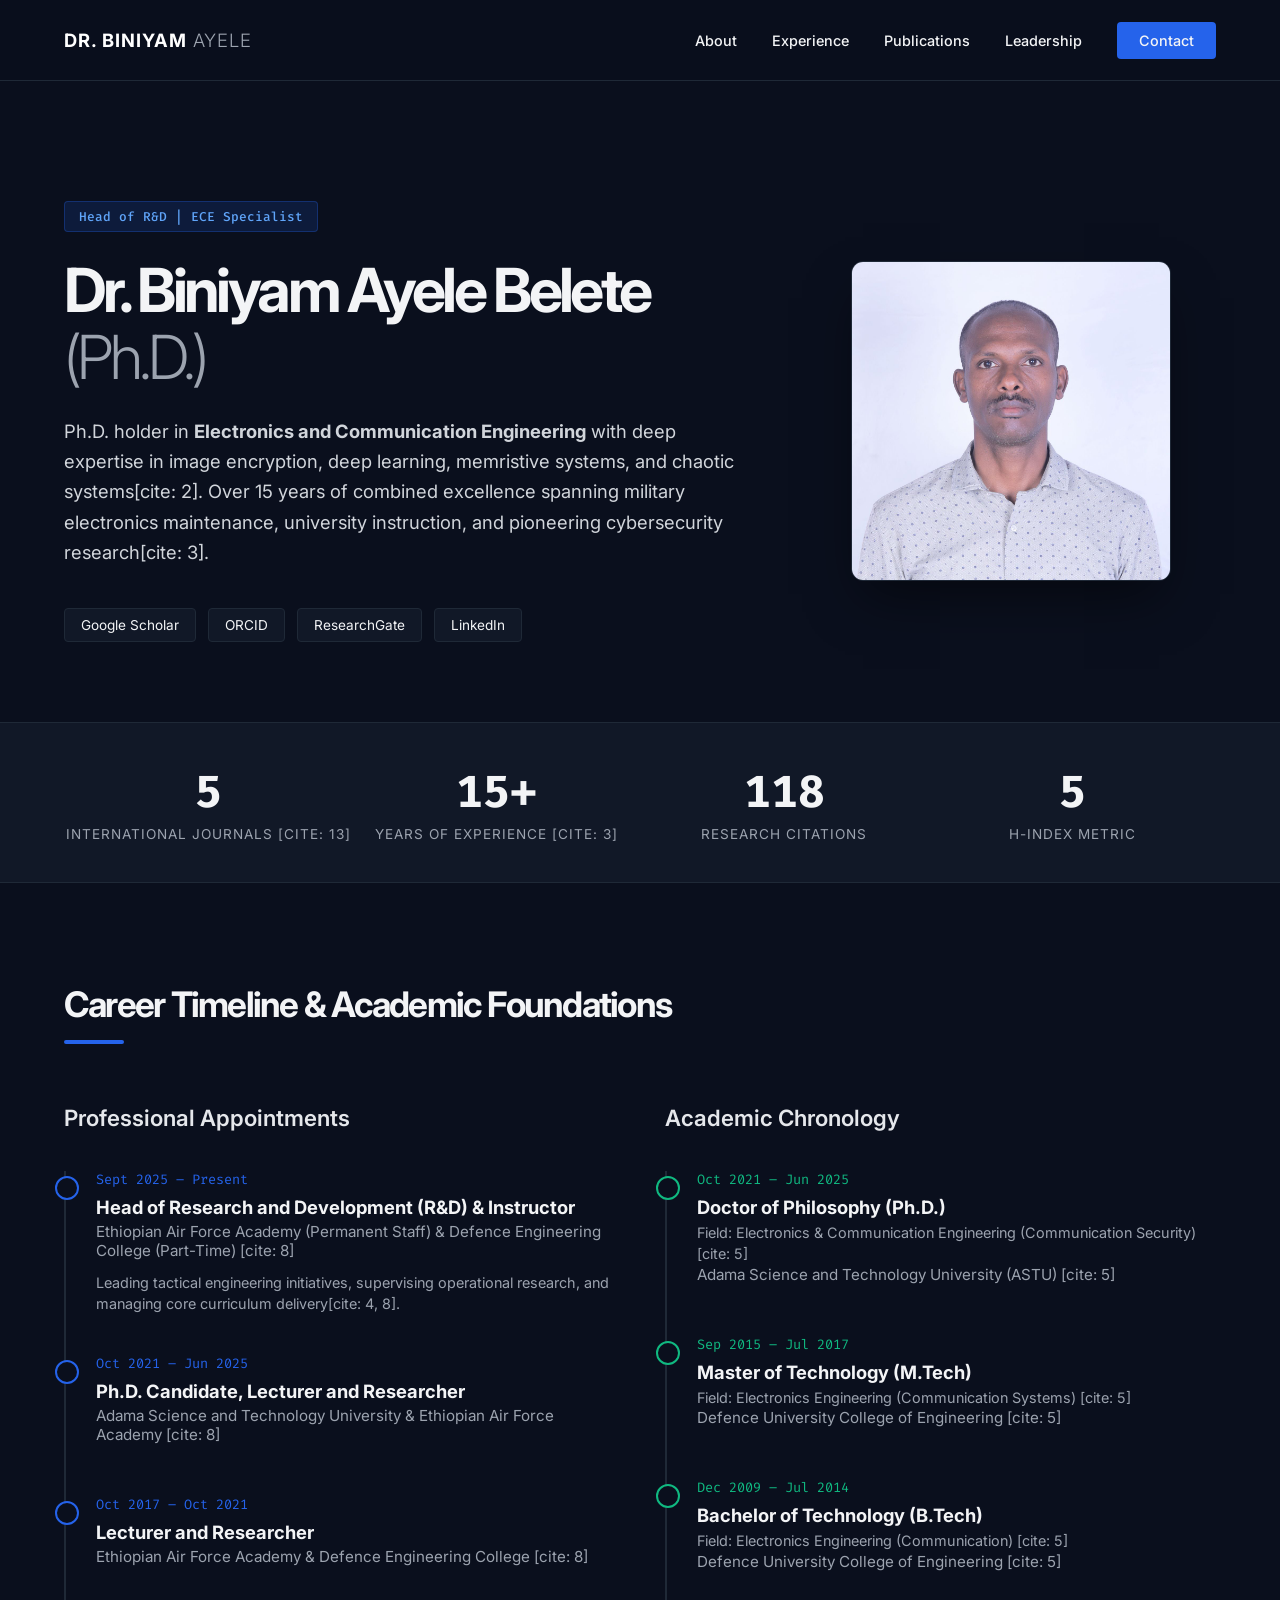
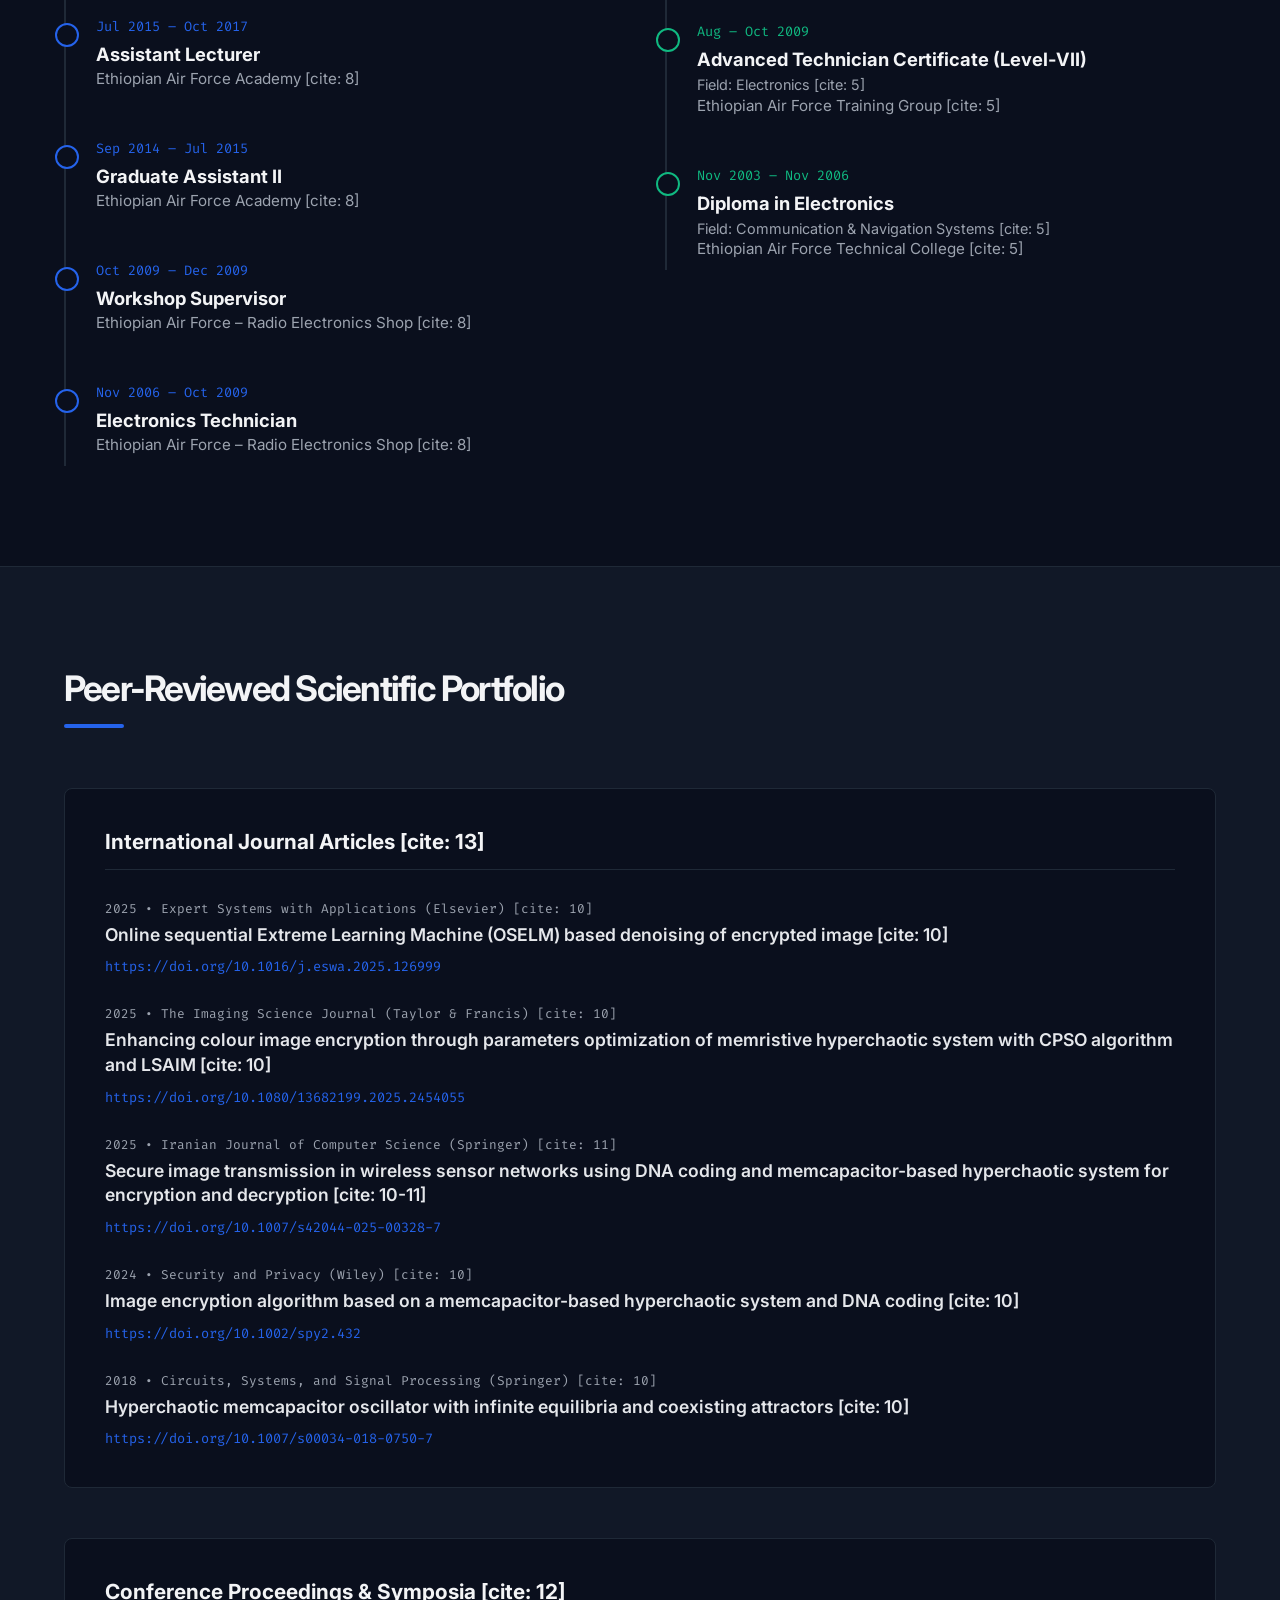
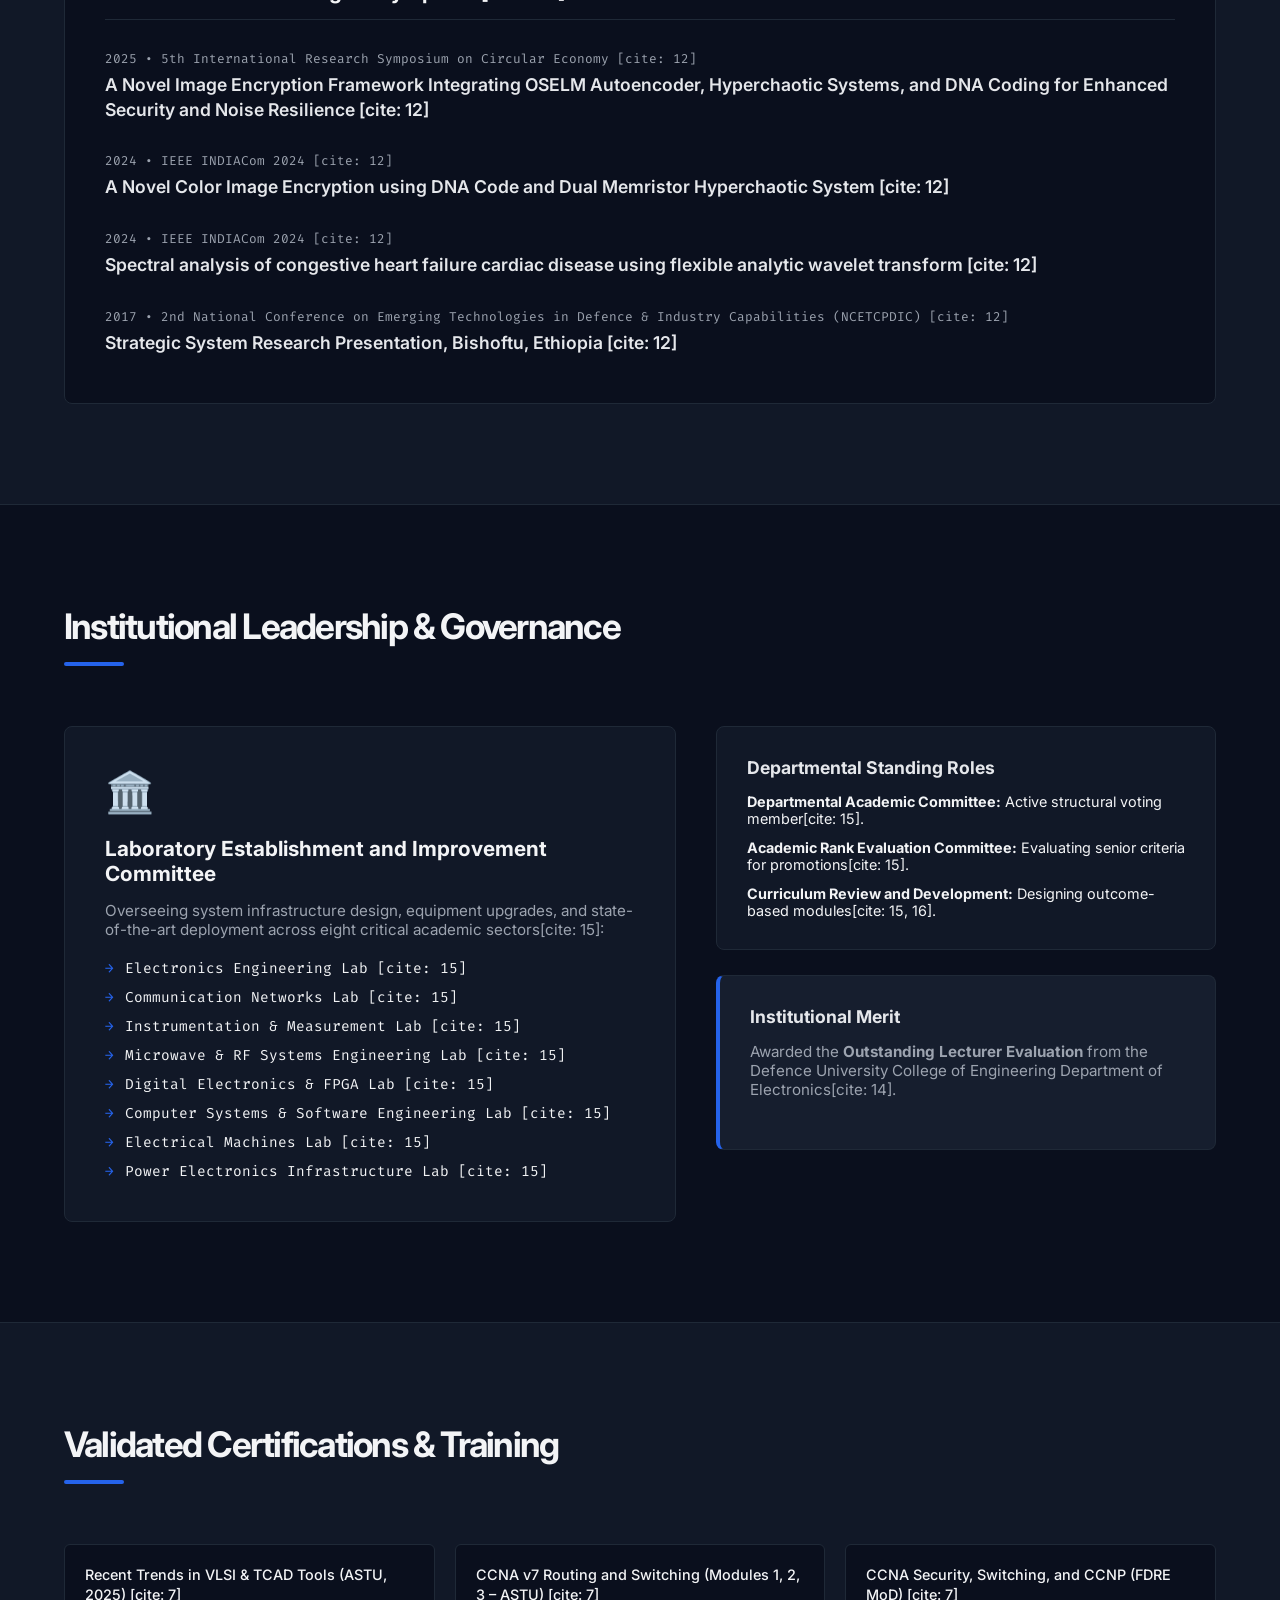
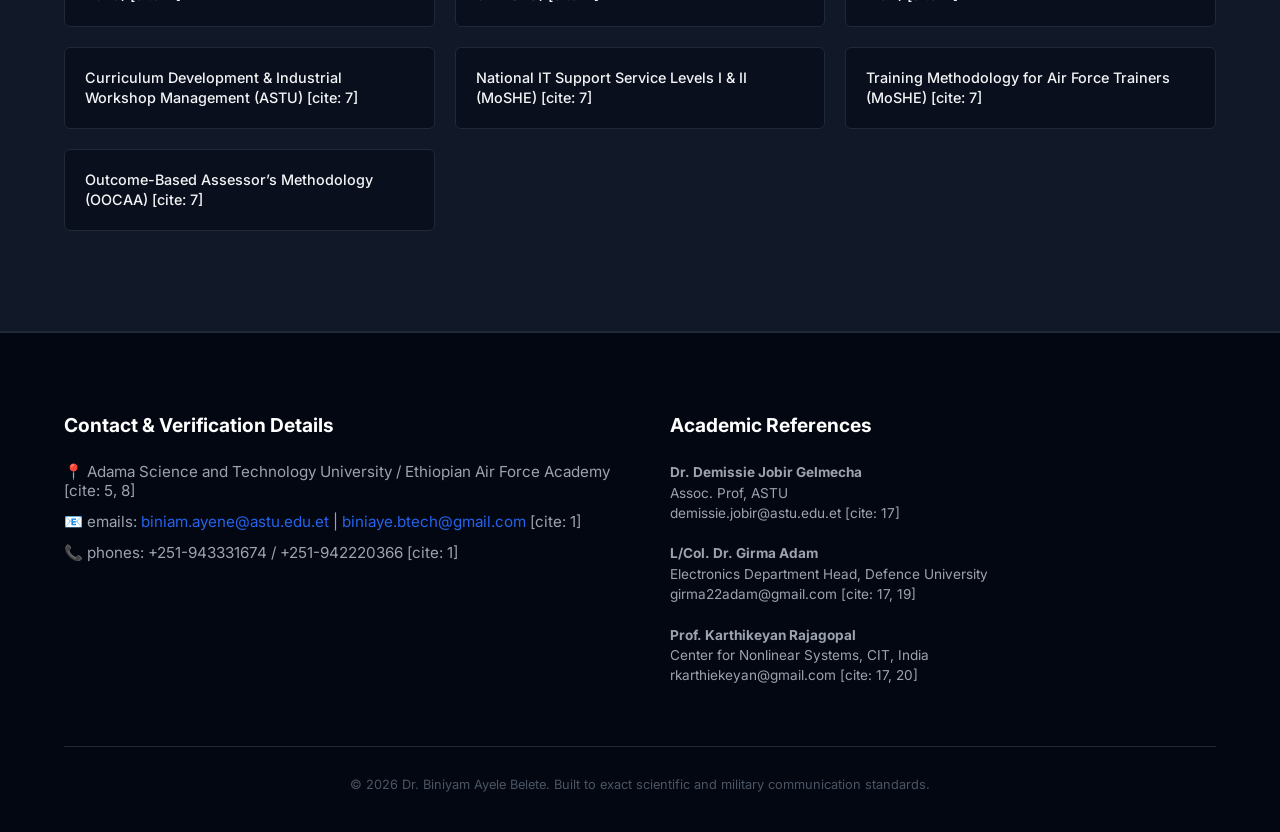
==== index.html.html @ 86d09775 "Add files via upload" ====
<!DOCTYPE html>
<html lang="en">
<head>
    <meta charset="UTF-8">
    <meta name="viewport" content="width=device-width, initial-scale=1.0">
    <title>Dr. Biniyam Ayele Belete (Ph.D.) | Portfolio</title>
    <link rel="stylesheet" href="style.css">
    <link rel="preconnect" href="https://fonts.googleapis.com">
    <link rel="preconnect" href="https://fonts.gstatic.com" crossorigin>
    <link href="https://fonts.googleapis.com/css2?family=Fira+Code:wght@400;500&family=Inter:wght@300;400;600;700&display=swap" rel="stylesheet">
</head>
<body>

    <nav class="navbar">
        <div class="nav-container">
            <div class="nav-brand">
                <span class="title-bold">DR. BINIYAM</span> <span class="title-light">AYELE</span>
            </div>
            <ul class="nav-menu">
                <li><a href="#about">About</a></li>
                <li><a href="#experience">Experience</a></li>
                <li><a href="#publications">Publications</a></li>
                <li><a href="#academic">Leadership</a></li>
                <li><a href="#contact" class="btn-nav">Contact</a></li>
            </ul>
        </div>
    </nav>

    <header class="hero-section" id="about">
        <div class="hero-container">
            <div class="hero-content">
                <div class="hero-badge">Head of R&D | ECE Specialist</div>
                <h1 class="hero-title">Dr. Biniyam Ayele Belete <span class="phd-tag">(Ph.D.)</span></h1>
                <p class="hero-lead">
                    Ph.D. holder in <strong>Electronics and Communication Engineering</strong> with deep expertise in image encryption, deep learning, memristive systems, and chaotic systems[cite: 2]. Over 15 years of combined excellence spanning military electronics maintenance, university instruction, and pioneering cybersecurity research[cite: 3].
                </p>
                <div class="hero-links">
                    <a href="https://scholar.google.com/citations?user=biniyamayele" target="_blank" class="social-tag">Google Scholar</a>
                    <a href="https://orcid.org/0009-0006-4772-3996" target="_blank" class="social-tag">ORCID</a>
                    <a href="https://www.researchgate.net/profile/Biniyam-Belete" target="_blank" class="social-tag">ResearchGate</a>
                    <a href="https://www.linkedin.com/in/biniyam-ayele-338789153/" target="_blank" class="social-tag">LinkedIn</a>
                </div>
            </div>
            <div class="hero-avatar-area">
                <div class="avatar-frame">
                    <img src="profile1.jpg" alt="Dr. Biniyam Ayele Belete" class="profile-img">
                </div>
            </div>
        </div>
    </header>

    <section class="metrics-bar">
        <div class="metrics-container">
            <div class="metric-item"><div class="metric-num">5</div><div class="metric-label">International Journals [cite: 13]</div></div>
            <div class="metric-item"><div class="metric-num">15+</div><div class="metric-label">Years of Experience [cite: 3]</div></div>
            <div class="metric-item"><div class="metric-num">118</div><div class="metric-label">Research Citations</div></div>
            <div class="metric-item"><div class="metric-num">5</div><div class="metric-label">h-index Metric</div></div>
        </div>
    </section>

    <section class="main-layout-section" id="experience">
        <div class="section-container">
            <h2 class="section-headline">Career Timeline & Academic Foundations</h2>
            <div class="timeline-grid">
                
                <div class="timeline-column">
                    <h3 class="column-subtitle">Professional Appointments</h3>
                    <div class="timeline-wrapper">
                        <div class="timeline-card">
                            <span class="card-date">Sept 2025 – Present</span>
                            <h4 class="card-role">Head of Research and Development (R&D) & Instructor</h4>
                            <p class="card-org">Ethiopian Air Force Academy (Permanent Staff) & Defence Engineering College (Part-Time) [cite: 8]</p>
                            <p class="card-desc">Leading tactical engineering initiatives, supervising operational research, and managing core curriculum delivery[cite: 4, 8].</p>
                        </div>
                        <div class="timeline-card">
                            <span class="card-date">Oct 2021 – Jun 2025</span>
                            <h4 class="card-role">Ph.D. Candidate, Lecturer and Researcher</h4>
                            <p class="card-org">Adama Science and Technology University & Ethiopian Air Force Academy [cite: 8]</p>
                        </div>
                        <div class="timeline-card">
                            <span class="card-date">Oct 2017 – Oct 2021</span>
                            <h4 class="card-role">Lecturer and Researcher</h4>
                            <p class="card-org">Ethiopian Air Force Academy & Defence Engineering College [cite: 8]</p>
                        </div>
                        <div class="timeline-card">
                            <span class="card-date">Jul 2015 – Oct 2017</span>
                            <h4 class="card-role">Assistant Lecturer</h4>
                            <p class="card-org">Ethiopian Air Force Academy [cite: 8]</p>
                        </div>
                        <div class="timeline-card">
                            <span class="card-date">Sep 2014 – Jul 2015</span>
                            <h4 class="card-role">Graduate Assistant II</h4>
                            <p class="card-org">Ethiopian Air Force Academy [cite: 8]</p>
                        </div>
                        <div class="timeline-card">
                            <span class="card-date">Oct 2009 – Dec 2009</span>
                            <h4 class="card-role">Workshop Supervisor</h4>
                            <p class="card-org">Ethiopian Air Force – Radio Electronics Shop [cite: 8]</p>
                        </div>
                        <div class="timeline-card">
                            <span class="card-date">Nov 2006 – Oct 2009</span>
                            <h4 class="card-role">Electronics Technician</h4>
                            <p class="card-org">Ethiopian Air Force – Radio Electronics Shop [cite: 8]</p>
                        </div>
                    </div>
                </div>

                <div class="timeline-column">
                    <h3 class="column-subtitle">Academic Chronology</h3>
                    <div class="timeline-wrapper">
                        <div class="timeline-card edu-card">
                            <span class="card-date">Oct 2021 – Jun 2025</span>
                            <h4 class="card-role">Doctor of Philosophy (Ph.D.)</h4>
                            <p class="card-subtext">Field: Electronics & Communication Engineering (Communication Security) [cite: 5]</p>
                            <p class="card-org">Adama Science and Technology University (ASTU) [cite: 5]</p>
                        </div>
                        <div class="timeline-card edu-card">
                            <span class="card-date">Sep 2015 – Jul 2017</span>
                            <h4 class="card-role">Master of Technology (M.Tech)</h4>
                            <p class="card-subtext">Field: Electronics Engineering (Communication Systems) [cite: 5]</p>
                            <p class="card-org">Defence University College of Engineering [cite: 5]</p>
                        </div>
                        <div class="timeline-card edu-card">
                            <span class="card-date">Dec 2009 – Jul 2014</span>
                            <h4 class="card-role">Bachelor of Technology (B.Tech)</h4>
                            <p class="card-subtext">Field: Electronics Engineering (Communication) [cite: 5]</p>
                            <p class="card-org">Defence University College of Engineering [cite: 5]</p>
                        </div>
                        <div class="timeline-card edu-card">
                            <span class="card-date">Aug – Oct 2009</span>
                            <h4 class="card-role">Advanced Technician Certificate (Level-VII)</h4>
                            <p class="card-subtext">Field: Electronics [cite: 5]</p>
                            <p class="card-org">Ethiopian Air Force Training Group [cite: 5]</p>
                        </div>
                        <div class="timeline-card edu-card">
                            <span class="card-date">Nov 2003 – Nov 2006</span>
                            <h4 class="card-role">Diploma in Electronics</h4>
                            <p class="card-subtext">Field: Communication & Navigation Systems [cite: 5]</p>
                            <p class="card-org">Ethiopian Air Force Technical College [cite: 5]</p>
                        </div>
                    </div>
                </div>

            </div>
        </div>
    </section>

    <section class="main-layout-section bg-alt" id="publications">
        <div class="section-container">
            <h2 class="section-headline">Peer-Reviewed Scientific Portfolio</h2>
            
            <div class="pub-block">
                <h3 class="pub-type-heading">International Journal Articles [cite: 13]</h3>
                
                <div class="pub-entry">
                    <span class="pub-meta">2025 • Expert Systems with Applications (Elsevier) [cite: 10]</span>
                    <h4 class="pub-title">Online sequential Extreme Learning Machine (OSELM) based denoising of encrypted image [cite: 10]</h4>
                    <a href="https://doi.org/10.1016/j.eswa.2025.126999" target="_blank" class="doi-link">https://doi.org/10.1016/j.eswa.2025.126999</a>
                </div>

                <div class="pub-entry">
                    <span class="pub-meta">2025 • The Imaging Science Journal (Taylor & Francis) [cite: 10]</span>
                    <h4 class="pub-title">Enhancing colour image encryption through parameters optimization of memristive hyperchaotic system with CPSO algorithm and LSAIM [cite: 10]</h4>
                    <a href="https://doi.org/10.1080/13682199.2025.2454055" target="_blank" class="doi-link">https://doi.org/10.1080/13682199.2025.2454055</a>
                </div>

                <div class="pub-entry">
                    <span class="pub-meta">2025 • Iranian Journal of Computer Science (Springer) [cite: 11]</span>
                    <h4 class="pub-title">Secure image transmission in wireless sensor networks using DNA coding and memcapacitor-based hyperchaotic system for encryption and decryption [cite: 10-11]</h4>
                    <a href="https://doi.org/10.1007/s42044-025-00328-7" target="_blank" class="doi-link">https://doi.org/10.1007/s42044-025-00328-7</a>
                </div>

                <div class="pub-entry">
                    <span class="pub-meta">2024 • Security and Privacy (Wiley) [cite: 10]</span>
                    <h4 class="pub-title">Image encryption algorithm based on a memcapacitor-based hyperchaotic system and DNA coding [cite: 10]</h4>
                    <a href="https://doi.org/10.1002/spy2.432" target="_blank" class="doi-link">https://doi.org/10.1002/spy2.432</a>
                </div>

                <div class="pub-entry">
                    <span class="pub-meta">2018 • Circuits, Systems, and Signal Processing (Springer) [cite: 10]</span>
                    <h4 class="pub-title">Hyperchaotic memcapacitor oscillator with infinite equilibria and coexisting attractors [cite: 10]</h4>
                    <a href="https://doi.org/10.1007/s00034-018-0750-7" target="_blank" class="doi-link">https://doi.org/10.1007/s00034-018-0750-7</a>
                </div>
            </div>

            <div class="pub-block" style="margin-top: 50px;">
                <h3 class="pub-type-heading">Conference Proceedings & Symposia [cite: 12]</h3>
                
                <div class="pub-entry">
                    <span class="pub-meta">2025 • 5th International Research Symposium on Circular Economy [cite: 12]</span>
                    <h4 class="pub-title">A Novel Image Encryption Framework Integrating OSELM Autoencoder, Hyperchaotic Systems, and DNA Coding for Enhanced Security and Noise Resilience [cite: 12]</h4>
                </div>

                <div class="pub-entry">
                    <span class="pub-meta">2024 • IEEE INDIACom 2024 [cite: 12]</span>
                    <h4 class="pub-title">A Novel Color Image Encryption using DNA Code and Dual Memristor Hyperchaotic System [cite: 12]</h4>
                </div>

                <div class="pub-entry">
                    <span class="pub-meta">2024 • IEEE INDIACom 2024 [cite: 12]</span>
                    <h4 class="pub-title">Spectral analysis of congestive heart failure cardiac disease using flexible analytic wavelet transform [cite: 12]</h4>
                </div>

                <div class="pub-entry">
                    <span class="pub-meta">2017 • 2nd National Conference on Emerging Technologies in Defence & Industry Capabilities (NCETCPDIC) [cite: 12]</span>
                    <h4 class="pub-title">Strategic System Research Presentation, Bishoftu, Ethiopia [cite: 12]</h4>
                </div>
            </div>

        </div>
    </section>

    <section class="main-layout-section" id="academic">
        <div class="section-container">
            <h2 class="section-headline">Institutional Leadership & Governance</h2>
            <div class="governance-grid">
                
                <div class="gov-card">
                    <div class="gov-icon">🏛️</div>
                    <h4>Laboratory Establishment and Improvement Committee</h4>
                    <p>Overseeing system infrastructure design, equipment upgrades, and state-of-the-art deployment across eight critical academic sectors[cite: 15]:</p>
                    <ul class="gov-sublist">
                        <li>Electronics Engineering Lab [cite: 15]</li>
                        <li>Communication Networks Lab [cite: 15]</li>
                        <li>Instrumentation & Measurement Lab [cite: 15]</li>
                        <li>Microwave & RF Systems Engineering Lab [cite: 15]</li>
                        <li>Digital Electronics & FPGA Lab [cite: 15]</li>
                        <li>Computer Systems & Software Engineering Lab [cite: 15]</li>
                        <li>Electrical Machines Lab [cite: 15]</li>
                        <li>Power Electronics Infrastructure Lab [cite: 15]</li>
                    </ul>
                </div>

                <div class="gov-card flex-gov">
                    <div class="gov-box">
                        <h5>Departmental Standing Roles</h5>
                        <ul class="clean-list">
                            <li><strong>Departmental Academic Committee:</strong> Active structural voting member[cite: 15].</li>
                            <li><strong>Academic Rank Evaluation Committee:</strong> Evaluating senior criteria for promotions[cite: 15].</li>
                            <li><strong>Curriculum Review and Development:</strong> Designing outcome-based modules[cite: 15, 16].</li>
                        </ul>
                    </div>
                    <div class="gov-box highlight-box">
                        <h5>Institutional Merit</h5>
                        <p>Awarded the <strong>Outstanding Lecturer Evaluation</strong> from the Defence University College of Engineering Department of Electronics[cite: 14].</p>
                    </div>
                </div>

            </div>
        </div>
    </section>

    <section class="main-layout-section bg-alt">
        <div class="section-container">
            <h2 class="section-headline">Validated Certifications & Training</h2>
            <div class="certs-matrix">
                <div class="cert-node">Recent Trends in VLSI & TCAD Tools (ASTU, 2025) [cite: 7]</div>
                <div class="cert-node">CCNA v7 Routing and Switching (Modules 1, 2, 3 – ASTU) [cite: 7]</div>
                <div class="cert-node">CCNA Security, Switching, and CCNP (FDRE MoD) [cite: 7]</div>
                <div class="cert-node">Curriculum Development & Industrial Workshop Management (ASTU) [cite: 7]</div>
                <div class="cert-node">National IT Support Service Levels I & II (MoSHE) [cite: 7]</div>
                <div class="cert-node">Training Methodology for Air Force Trainers (MoSHE) [cite: 7]</div>
                <div class="cert-node">Outcome-Based Assessor’s Methodology (OOCAA) [cite: 7]</div>
            </div>
        </div>
    </section>

    <footer class="site-footer" id="contact">
        <div class="footer-container">
            <div class="footer-contact-block">
                <h3>Contact & Verification Details</h3>
                <p class="coord">📍 Adama Science and Technology University / Ethiopian Air Force Academy [cite: 5, 8]</p>
                <p class="coord">📧 emails: <a href="mailto:biniam.ayene@astu.edu.et">biniam.ayene@astu.edu.et</a> | <a href="mailto:biniaye.btech@gmail.com">biniaye.btech@gmail.com</a> [cite: 1]</p>
                <p class="coord">📞 phones: +251-943331674 / +251-942220366 [cite: 1]</p>
            </div>
            
            <div class="footer-references-block">
                <h3>Academic References</h3>
                <div class="ref-mini-grid">
                    <div>
                        <strong>Dr. Demissie Jobir Gelmecha</strong><br>
                        Assoc. Prof, ASTU<br>
                        demissie.jobir@astu.edu.et [cite: 17]
                    </div>
                    <div>
                        <strong>L/Col. Dr. Girma Adam</strong><br>
                        Electronics Department Head, Defence University<br>
                        girma22adam@gmail.com [cite: 17, 19]
                    </div>
                    <div>
                        <strong>Prof. Karthikeyan Rajagopal</strong><br>
                        Center for Nonlinear Systems, CIT, India<br>
                        rkarthiekeyan@gmail.com [cite: 17, 20]
                    </div>
                </div>
            </div>
        </div>
        <div class="footer-bottom">
            <p>&copy; 2026 Dr. Biniyam Ayele Belete. Built to exact scientific and military communication standards.</p>
        </div>
    </footer>

</body>
</html>
---- style.css ----
/* Core Structural Configurations */
:root {
    --dark-primary: #0a0f1d;
    --dark-secondary: #111827;
    --accent-blue: #2563eb;
    --accent-blue-glow: rgba(37, 99, 235, 0.15);
    --text-white: #f3f4f6;
    --text-muted: #9ca3af;
    --border-color: #1f2937;
    --bg-light-alt: #161e2e;
}

* {
    margin: 0;
    padding: 0;
    box-sizing: border-box;
}

html {
    scroll-behavior: smooth;
    font-family: 'Inter', sans-serif;
    background-color: var(--dark-primary);
    color: var(--text-white);
}

body {
    overflow-x: hidden;
}

.section-container {
    width: 90%;
    max-width: 1200px;
    margin: 0 auto;
}

.main-layout-section {
    padding: 100px 0;
    border-bottom: 1px solid var(--border-color);
}

.bg-alt {
    background-color: var(--dark-secondary);
}

.section-headline {
    font-size: 2.2rem;
    font-weight: 700;
    letter-spacing: -0.05em;
    margin-bottom: 60px;
    position: relative;
}

.section-headline::after {
    content: '';
    display: block;
    width: 60px;
    height: 4px;
    background-color: var(--accent-blue);
    margin-top: 15px;
    border-radius: 2px;
}

/* Navigation System Layout */
.navbar {
    background-color: rgba(10, 15, 29, 0.95);
    border-bottom: 1px solid var(--border-color);
    position: sticky;
    top: 0;
    z-index: 1000;
    backdrop-filter: blur(8px);
}

.nav-container {
    width: 90%;
    max-width: 1200px;
    height: 80px;
    margin: 0 auto;
    display: flex;
    justify-content: space-between;
    align-items: center;
}

.nav-brand {
    font-size: 1.15rem;
    letter-spacing: 1px;
}

.title-bold { font-weight: 700; color: #ffffff; }
.title-light { font-weight: 300; color: var(--text-muted); }

.nav-menu {
    display: flex;
    align-items: center;
    list-style: none;
    gap: 35px;
}

.nav-menu a {
    color: var(--text-white);
    text-decoration: none;
    font-size: 0.9rem;
    font-weight: 500;
    transition: color 0.2s ease;
}

.nav-menu a:hover {
    color: var(--accent-blue);
}

.btn-nav {
    background-color: var(--accent-blue);
    padding: 10px 22px;
    border-radius: 4px;
    transition: background 0.2s ease !important;
}

.btn-nav:hover {
    background-color: #1d4ed8;
    color: #ffffff !important;
}

/* Hero Portrait Grid Layout */
.hero-section {
    padding: 120px 0 80px 0;
}

.hero-container {
    width: 90%;
    max-width: 1200px;
    margin: 0 auto;
    display: grid;
    grid-template-columns: 1.25fr 0.75fr;
    gap: 60px;
    align-items: center;
}

.hero-badge {
    display: inline-block;
    background-color: var(--accent-blue-glow);
    color: #60a5fa;
    padding: 6px 14px;
    border-radius: 4px;
    font-size: 0.8rem;
    font-family: 'Fira Code', monospace;
    font-weight: 500;
    border: 1px solid rgba(37, 99, 235, 0.3);
    margin-bottom: 25px;
}

.hero-title {
    font-size: 3.8rem;
    font-weight: 700;
    line-height: 1.1;
    letter-spacing: -0.06em;
    margin-bottom: 25px;
}

.phd-tag {
    font-weight: 300;
    color: var(--text-muted);
}

.hero-lead {
    font-size: 1.15rem;
    color: #d1d5db;
    line-height: 1.65;
    margin-bottom: 40px;
}

.hero-links {
    display: flex;
    flex-wrap: wrap;
    gap: 12px;
}

.social-tag {
    color: var(--text-white);
    text-decoration: none;
    font-size: 0.85rem;
    border: 1px solid var(--border-color);
    padding: 8px 16px;
    border-radius: 4px;
    background-color: var(--dark-secondary);
    transition: all 0.2s ease;
}

.social-tag:hover {
    border-color: var(--accent-blue);
    background-color: var(--dark-primary);
}

.hero-avatar-area {
    display: flex;
    justify-content: center;
}

.avatar-frame {
    width: 320px;
    height: 320px;
    border-radius: 12px;
    overflow: hidden;
    border: 1px solid var(--border-color);
    box-shadow: 0 25px 50px -12px rgba(0, 0, 0, 0.5);
}

.profile-img {
    width: 100%;
    height: 100%;
    object-fit: cover;
}

/* Analytical Metrics Grid Layout */
.metrics-bar {
    background-color: var(--dark-secondary);
    border-top: 1px solid var(--border-color);
    border-bottom: 1px solid var(--border-color);
    padding: 40px 0;
}

.metrics-container {
    width: 90%;
    max-width: 1200px;
    margin: 0 auto;
    display: grid;
    grid-template-columns: repeat(4, 1fr);
    text-align: center;
}

.metric-num {
    font-size: 2.8rem;
    font-weight: 700;
    color: var(--text-white);
    font-family: 'Fira Code', monospace;
}

.metric-label {
    font-size: 0.85rem;
    color: var(--text-muted);
    text-transform: uppercase;
    letter-spacing: 1px;
    margin-top: 5px;
}

/* Dual-Track Progression Timeline */
.timeline-grid {
    display: grid;
    grid-template-columns: 1fr 1fr;
    gap: 50px;
}

.column-subtitle {
    font-size: 1.4rem;
    margin-bottom: 40px;
    font-weight: 600;
    color: #e5e7eb;
}

.timeline-wrapper {
    border-left: 2px solid var(--border-color);
    padding-left: 30px;
    display: flex;
    flex-direction: column;
    gap: 40px;
}

.timeline-card {
    position: relative;
}

.timeline-card::before {
    content: '';
    position: absolute;
    left: -41px;
    top: 5px;
    width: 20px;
    height: 20px;
    border-radius: 50%;
    background-color: var(--dark-primary);
    border: 2px solid var(--accent-blue);
}

.card-date {
    display: block;
    font-family: 'Fira Code', monospace;
    font-size: 0.85rem;
    color: var(--accent-blue);
    margin-bottom: 8px;
}

.card-role {
    font-size: 1.15rem;
    font-weight: 700;
    margin-bottom: 4px;
}

.card-org {
    font-size: 0.95rem;
    color: var(--text-muted);
    margin-bottom: 12px;
}

.card-desc, .card-subtext {
    font-size: 0.9rem;
    color: #9ca3af;
    line-height: 1.5;
}

.edu-card::before {
    border-color: #10b981; /* Emerald accents specify institutional education degrees */
}

.edu-card .card-date {
    color: #10b981;
}

/* Scientific Portfolio Layout */
.pub-block {
    background-color: var(--dark-primary);
    border: 1px solid var(--border-color);
    border-radius: 8px;
    padding: 40px;
}

.pub-type-heading {
    font-size: 1.3rem;
    margin-bottom: 30px;
    border-bottom: 1px solid var(--border-color);
    padding-bottom: 15px;
    color: #f3f4f6;
}

.pub-entry {
    margin-bottom: 30px;
}

.pub-entry:last-child {
    margin-bottom: 0;
}

.pub-meta {
    display: block;
    font-size: 0.8rem;
    font-family: 'Fira Code', monospace;
    color: var(--text-muted);
    margin-bottom: 6px;
}

.pub-title {
    font-size: 1.1rem;
    font-weight: 600;
    line-height: 1.4;
    margin-bottom: 8px;
    color: #e5e7eb;
}

.doi-link {
    display: inline-block;
    color: var(--accent-blue);
    text-decoration: none;
    font-size: 0.85rem;
    font-family: 'Fira Code', monospace;
}

.doi-link:hover {
    text-decoration: underline;
}

/* Governance & Institutional Layout Grid */
.governance-grid {
    display: grid;
    grid-template-columns: 1.1fr 0.9fr;
    gap: 40px;
}

.gov-card {
    background-color: var(--dark-secondary);
    border: 1px solid var(--border-color);
    border-radius: 8px;
    padding: 40px;
}

.gov-icon {
    font-size: 2.5rem;
    margin-bottom: 20px;
}

.gov-card h4 {
    font-size: 1.3rem;
    margin-bottom: 15px;
}

.gov-card p {
    font-size: 0.95rem;
    color: var(--text-muted);
    margin-bottom: 20px;
}

.gov-sublist {
    list-style: none;
    display: grid;
    grid-template-columns: 1fr;
    gap: 10px;
}

.gov-sublist li {
    font-size: 0.9rem;
    font-family: 'Fira Code', monospace;
    padding-left: 20px;
    position: relative;
}

.gov-sublist li::before {
    content: '→';
    position: absolute;
    left: 0;
    color: var(--accent-blue);
}

.flex-gov {
    display: flex;
    flex-direction: column;
    gap: 25px;
    background: transparent;
    border: none;
    padding: 0;
}

.gov-box {
    background-color: var(--dark-secondary);
    border: 1px solid var(--border-color);
    border-radius: 8px;
    padding: 30px;
}

.gov-box h5 {
    font-size: 1.1rem;
    margin-bottom: 15px;
    color: #e5e7eb;
}

.clean-list {
    list-style: none;
    display: flex;
    flex-direction: column;
    gap: 12px;
    font-size: 0.9rem;
}

.highlight-box {
    border-left: 4px solid var(--accent-blue);
    background-color: var(--bg-light-alt);
}

/* Certification Grid Layout Elements */
.certs-matrix {
    display: grid;
    grid-template-columns: repeat(auto-fill, minmax(340px, 1fr));
    gap: 20px;
}

.cert-node {
    background-color: var(--dark-primary);
    border: 1px solid var(--border-color);
    padding: 20px;
    border-radius: 6px;
    font-size: 0.9rem;
    font-weight: 500;
    line-height: 1.4;
}

/* High Fidelity Footers Layout */
.site-footer {
    background-color: #030712;
    border-top: 1px solid var(--border-color);
    padding: 80px 0 40px 0;
}

.footer-container {
    width: 90%;
    max-width: 1200px;
    margin: 0 auto;
    display: grid;
    grid-template-columns: 1fr 1fr;
    gap: 60px;
    margin-bottom: 60px;
}

.footer-contact-block h3, .footer-references-block h3 {
    font-size: 1.2rem;
    margin-bottom: 25px;
    color: #ffffff;
}

.coord {
    font-size: 0.95rem;
    margin-bottom: 12px;
    color: var(--text-muted);
}

.coord a {
    color: var(--accent-blue);
    text-decoration: none;
}

.ref-mini-grid {
    display: grid;
    grid-template-columns: 1fr;
    gap: 20px;
    font-size: 0.85rem;
    color: var(--text-muted);
    line-height: 1.5;
}

.footer-bottom {
    width: 90%;
    max-width: 1200px;
    margin: 0 auto;
    border-top: 1px solid var(--border-color);
    padding-top: 30px;
    text-align: center;
    font-size: 0.8rem;
    color: #4b5563;
}

/* Mobile Layout Configurations Override */
@media (max-width: 1024px) {
    .hero-container, .timeline-grid, .governance-grid, .footer-container {
        grid-template-columns: 1fr;
        gap: 40px;
    }
    .metrics-container {
        grid-template-columns: 1fr 1fr;
        gap: 30px;
    }
    .hero-avatar-area {
        order: -1;
    }
    .hero-title {
        font-size: 2.8rem;
    }
}
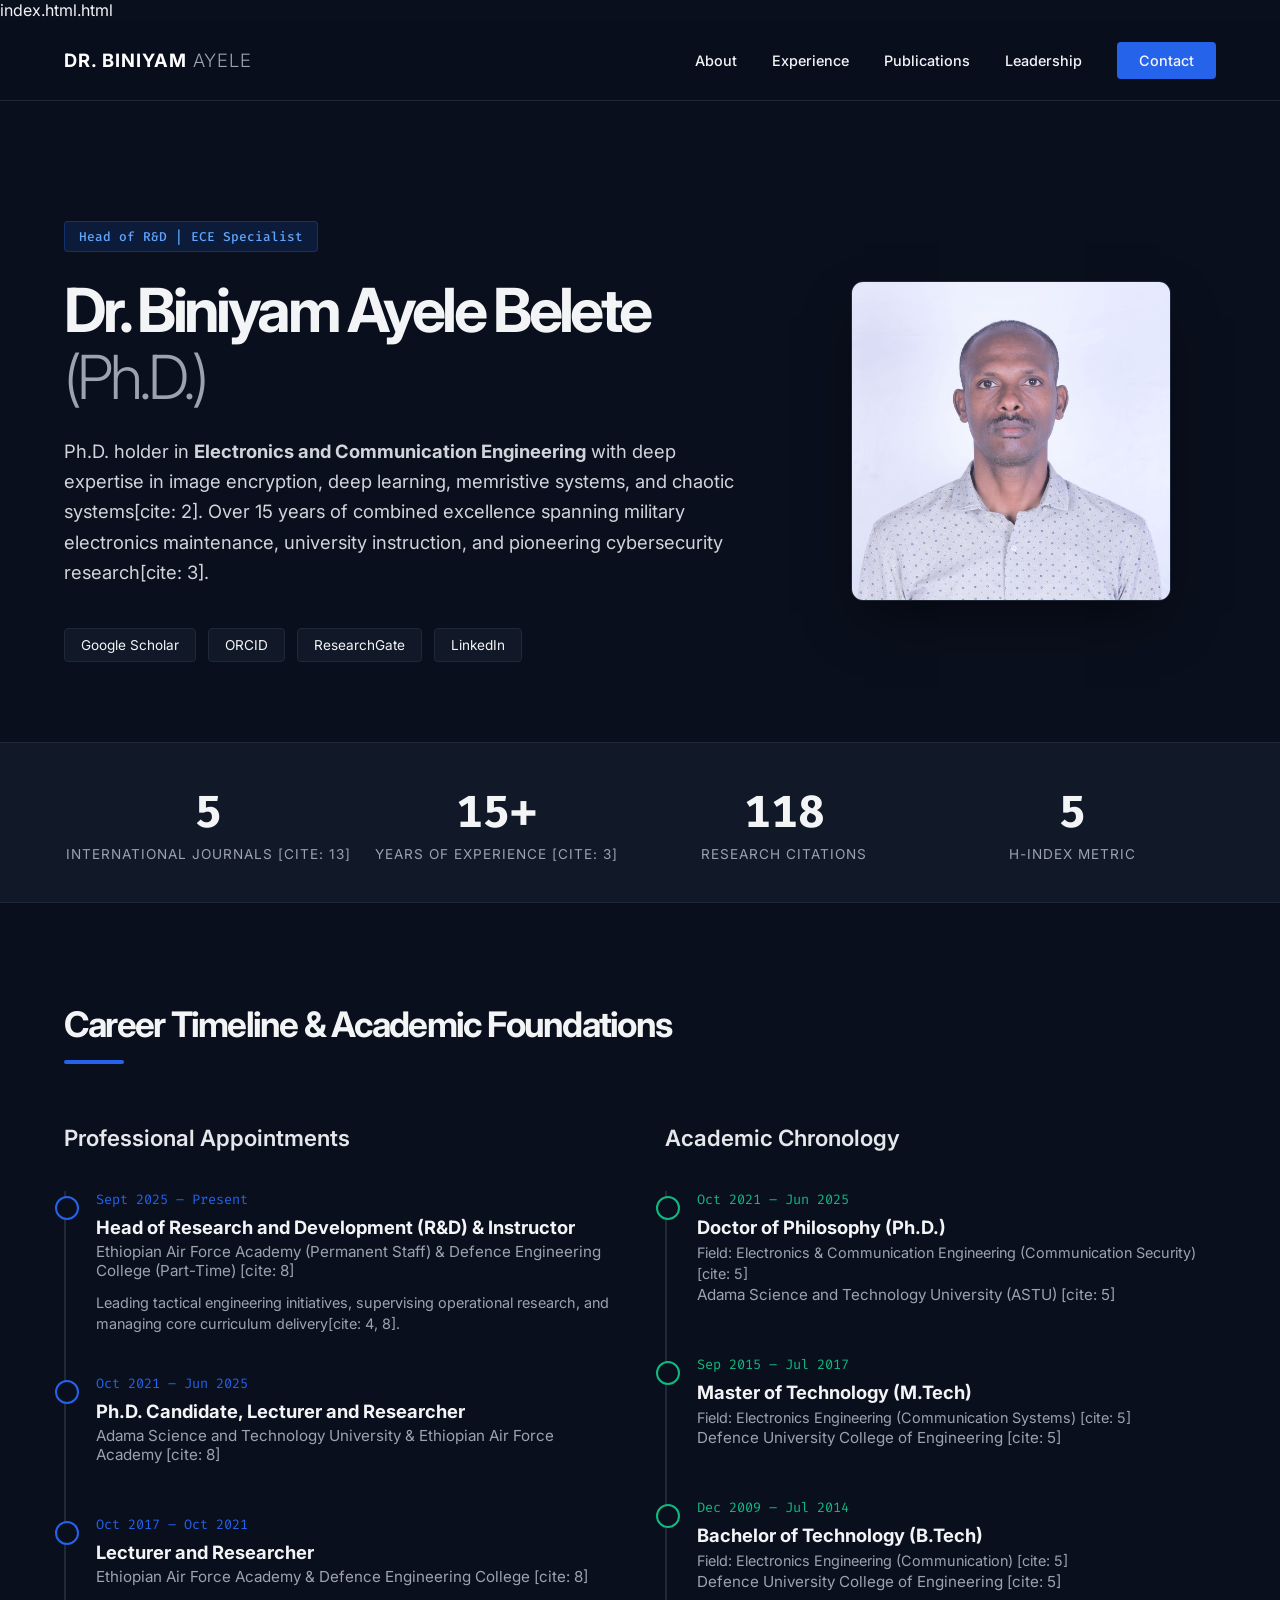
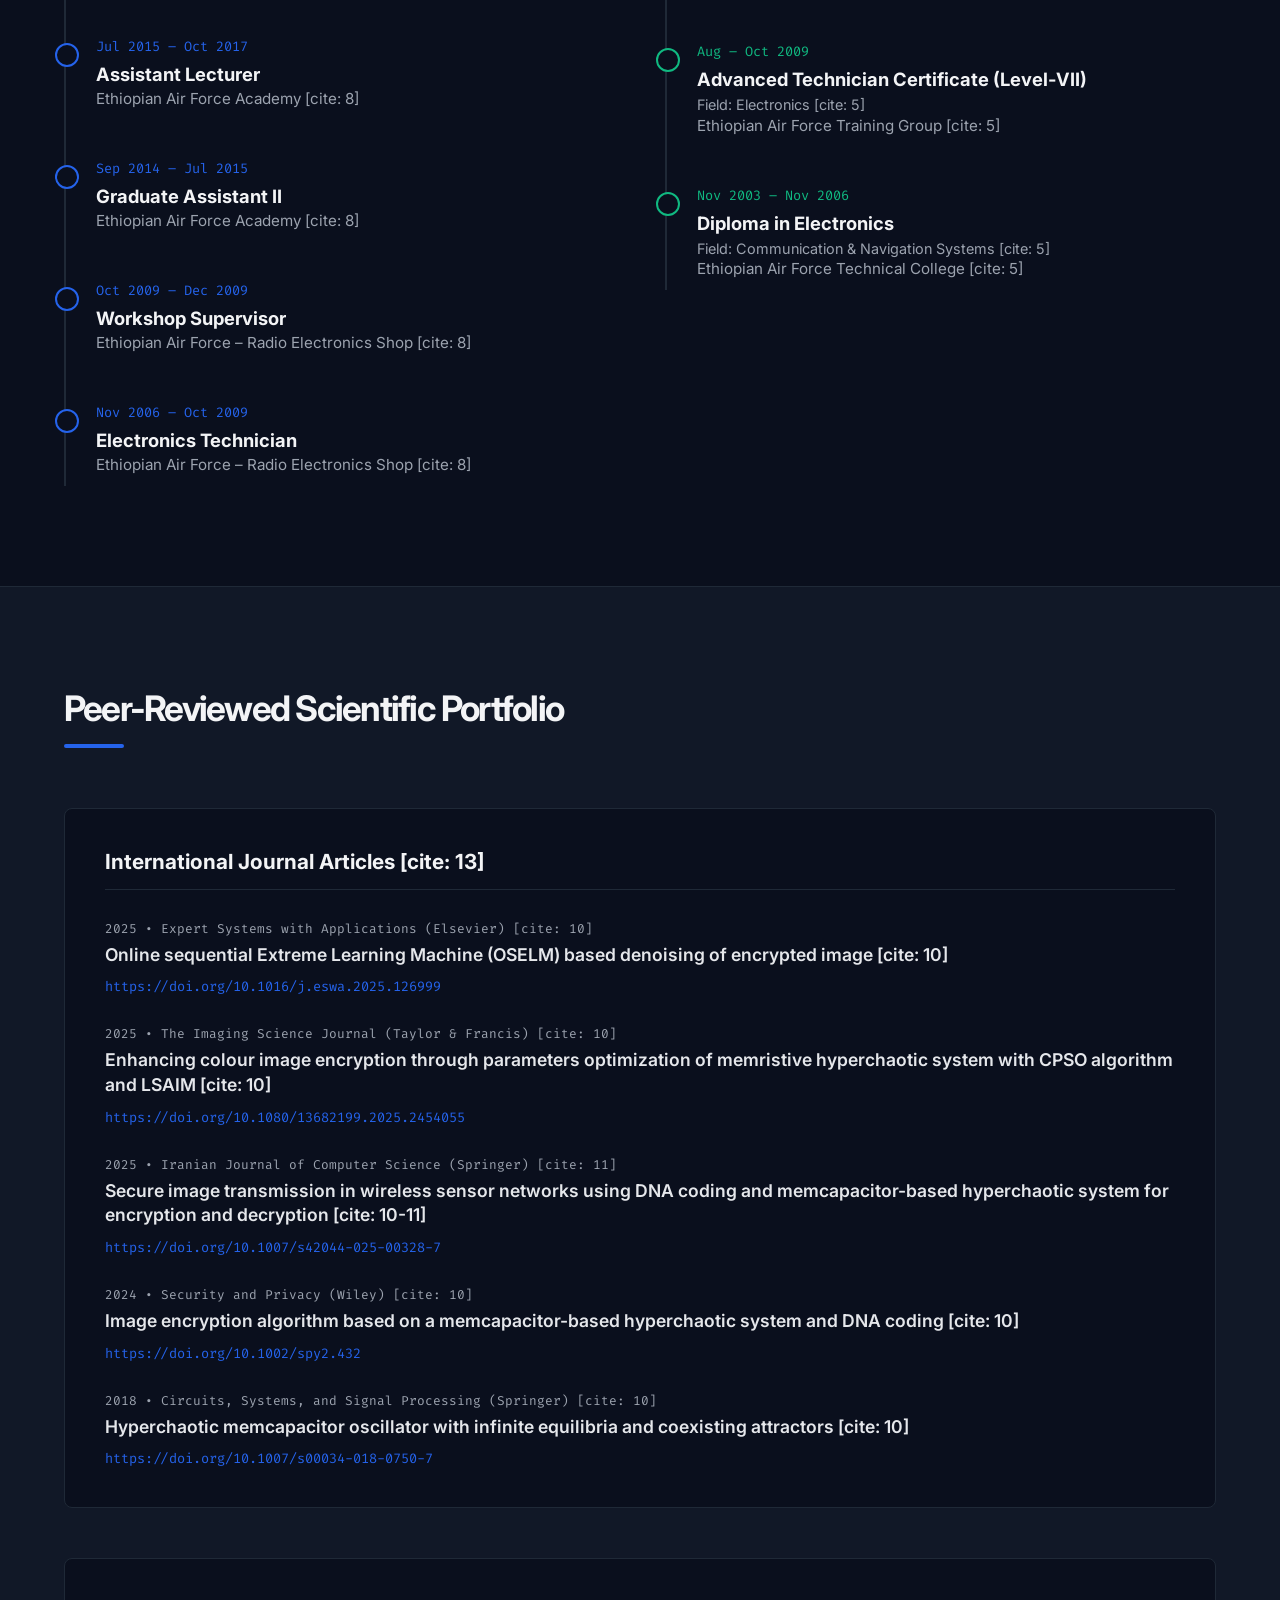
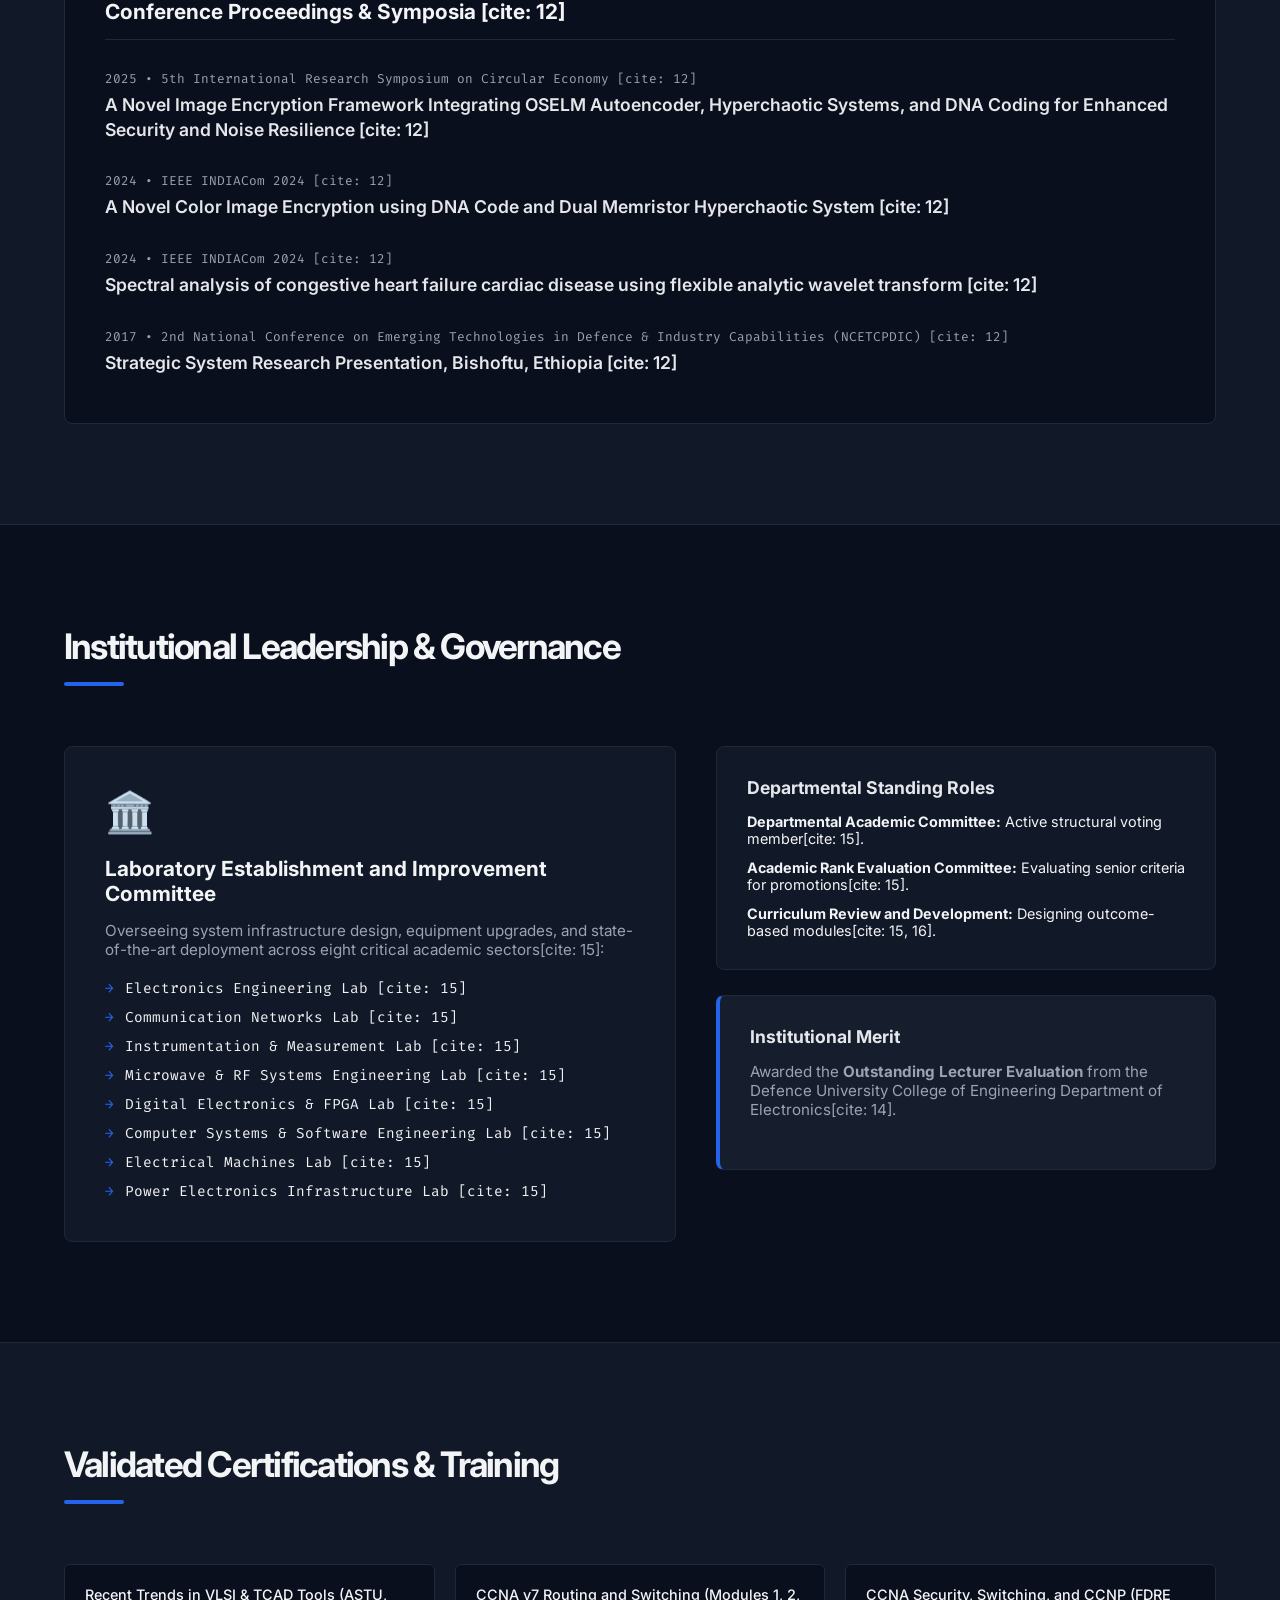
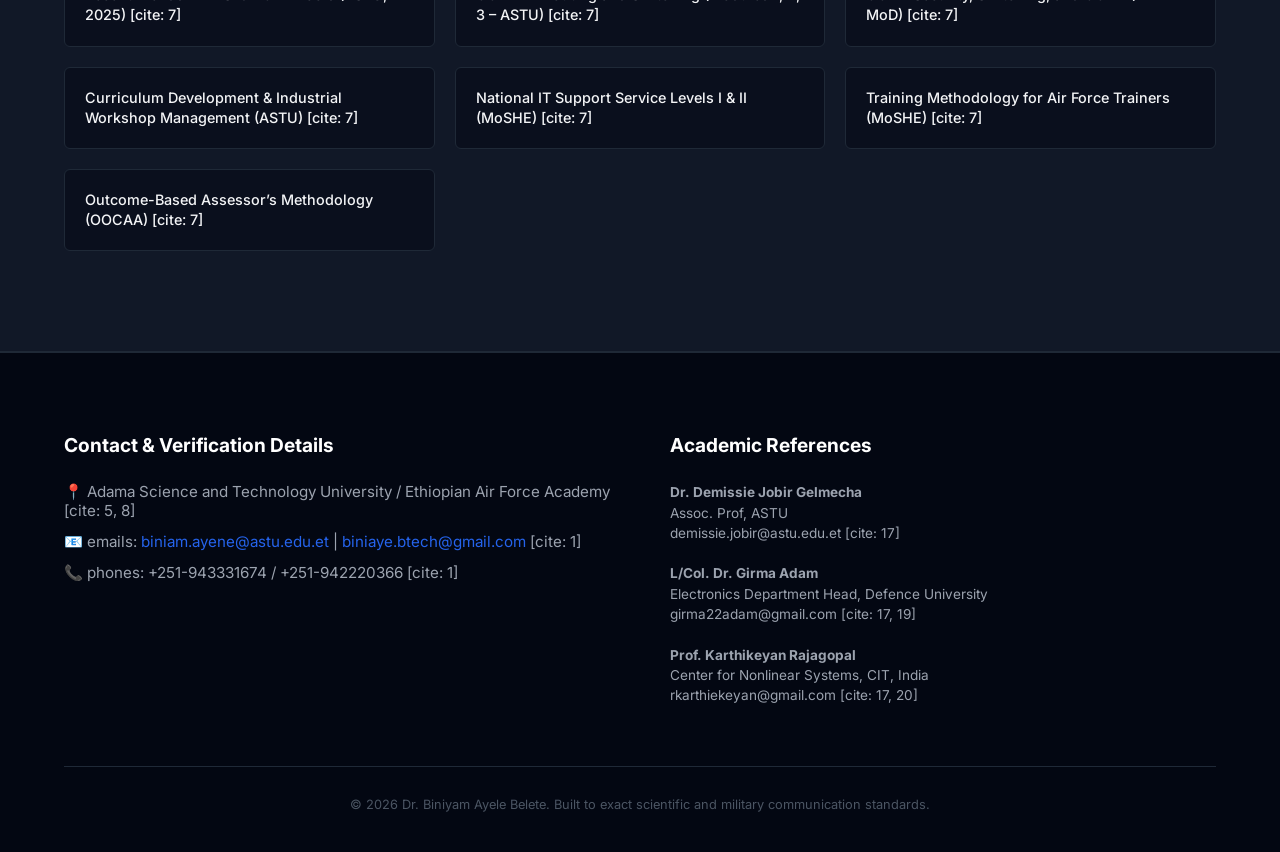
==== commit c462f7f1: "Update index.html" ====
--- a/index.html.html
+++ b/index.html.html
@@ -2,6 +2,7 @@
 <html lang="en">
 <head>
     <meta charset="UTF-8">
+    index.html.html
     <meta name="viewport" content="width=device-width, initial-scale=1.0">
     <title>Dr. Biniyam Ayele Belete (Ph.D.) | Portfolio</title>
     <link rel="stylesheet" href="style.css">
@@ -301,4 +302,4 @@
     </footer>
 
 </body>
-</html>+</html>
